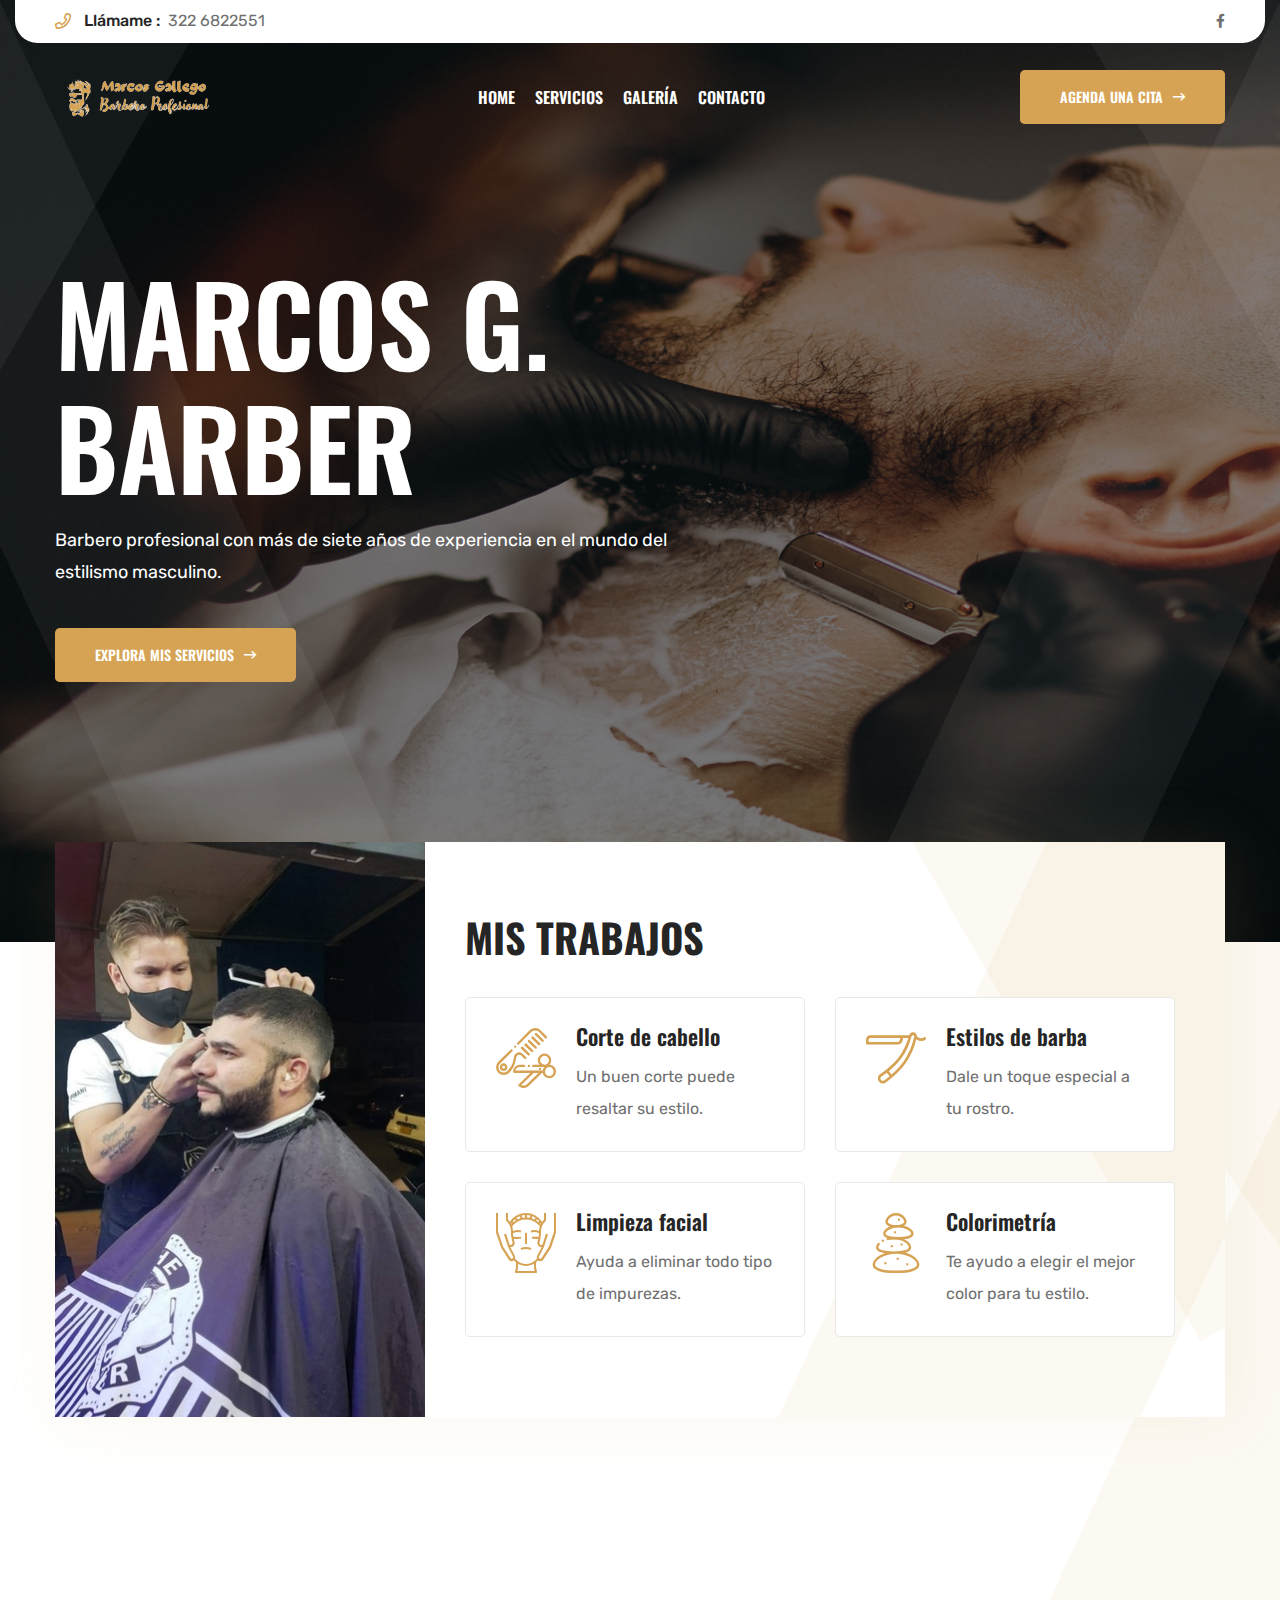
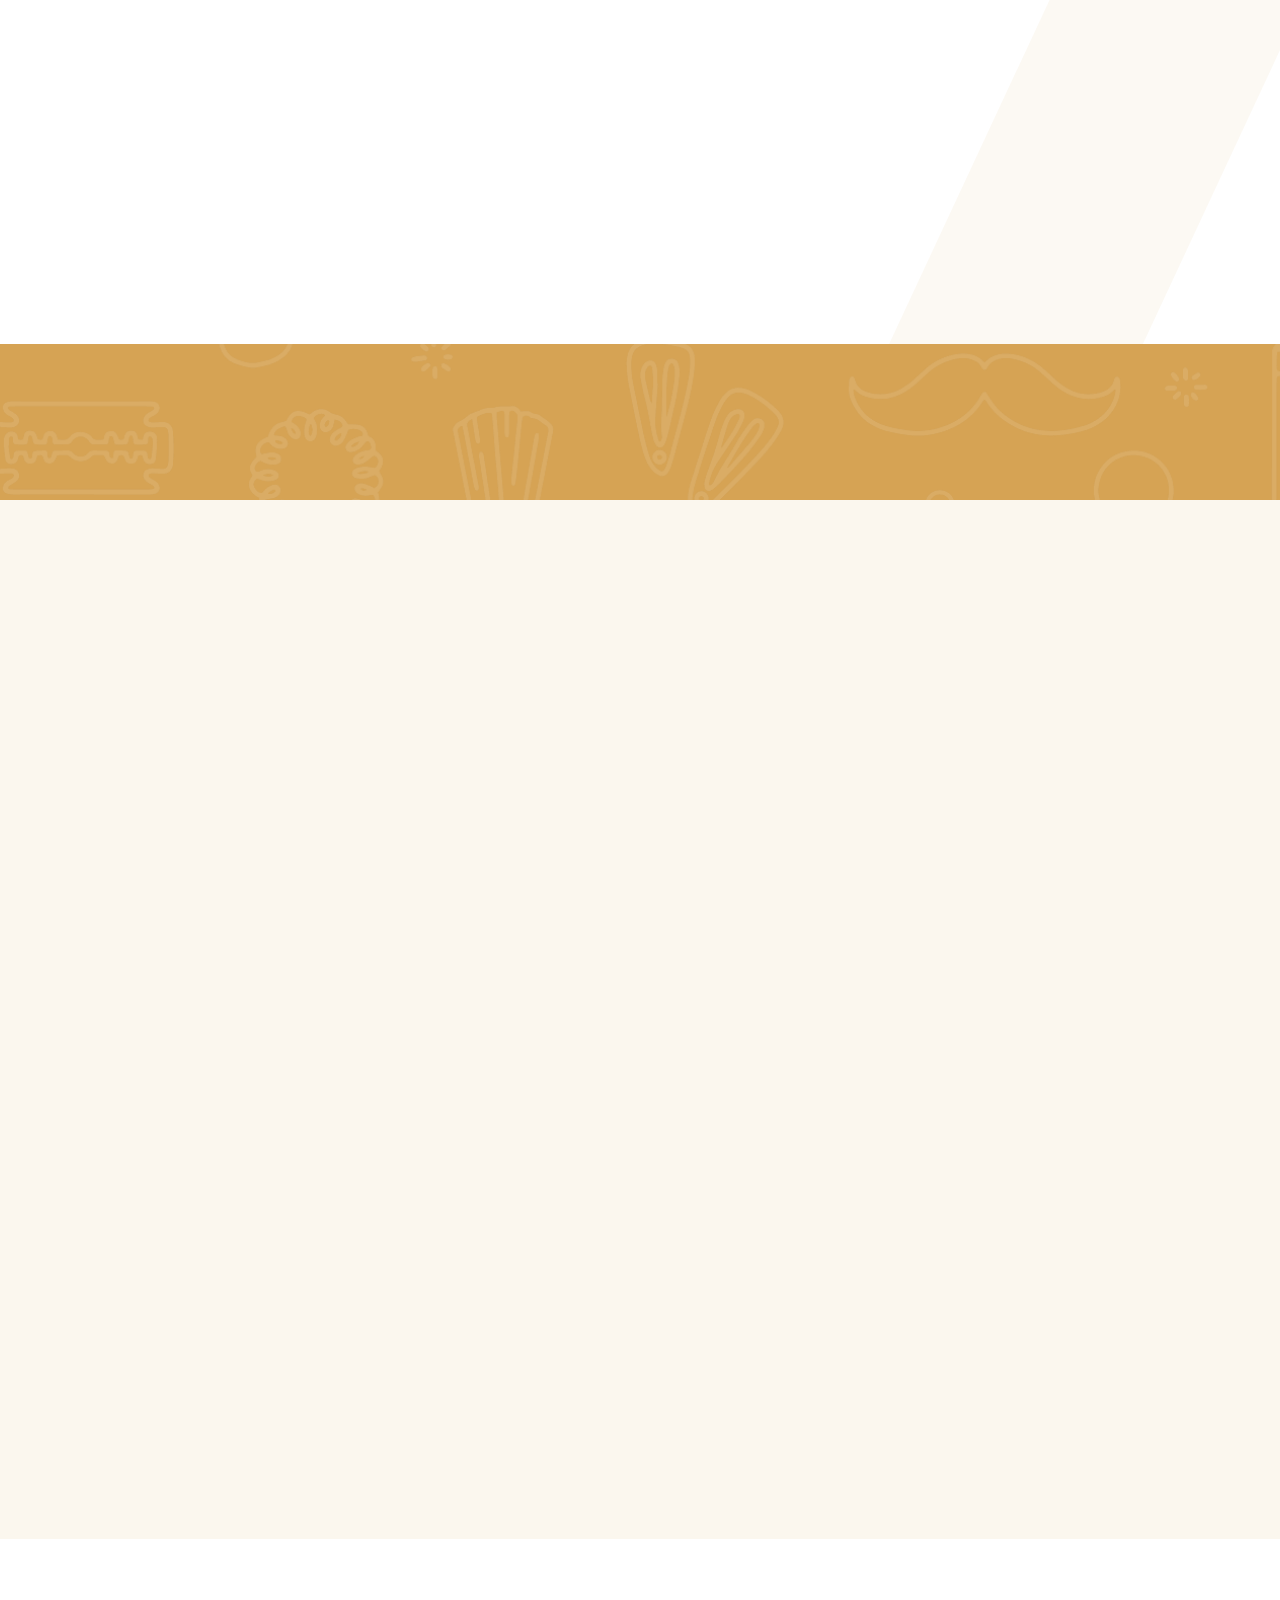
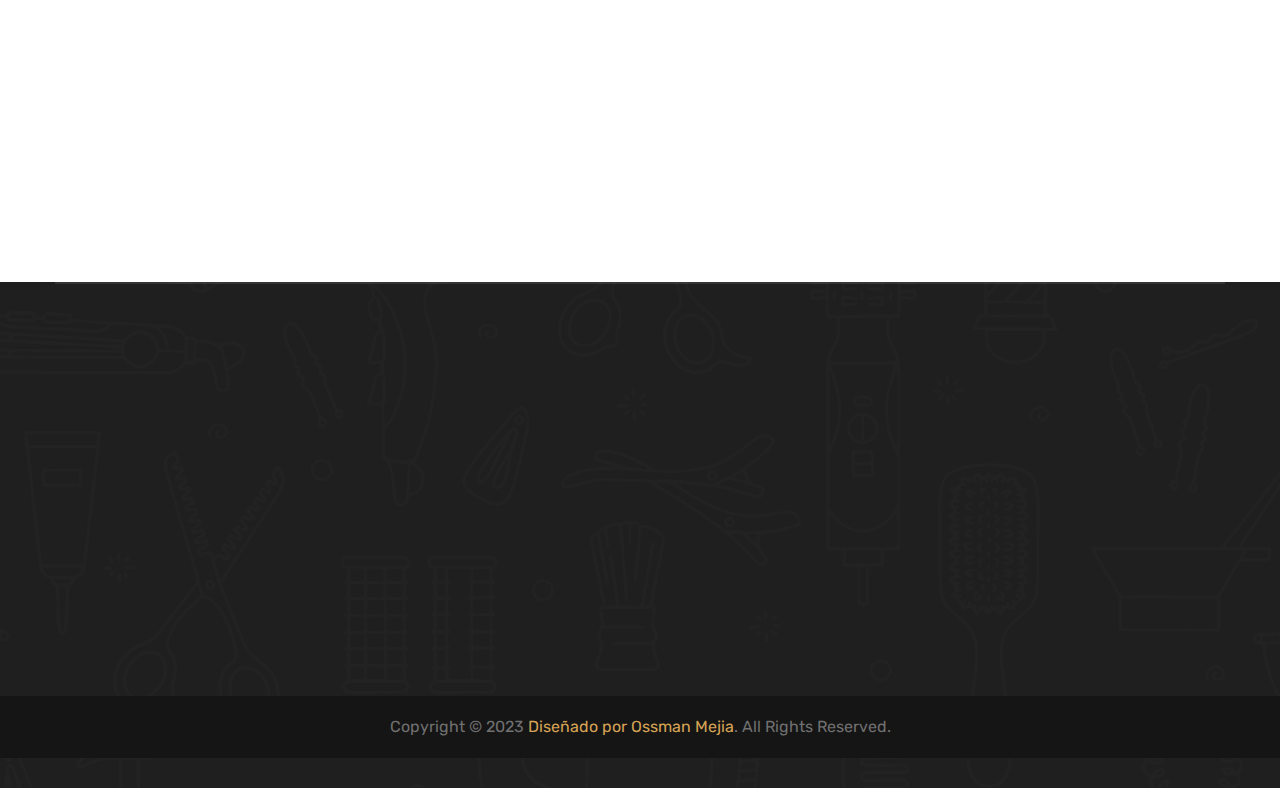
==== index.html @ 740ed4ad "first commit" ====
<!DOCTYPE html>
<html lang="es">
<head>
    <!-- Required meta tags -->
    <meta charset="utf-8" />
    <meta name="description" content="" />
    <meta http-equiv="X-UA-Compatible" content="IE=edge">
    <meta name="viewport" content="width=device-width, initial-scale=1, shrink-to-fit=no">

    <!-- Title -->
    <title>Marcos Barber || Home</title>
    <!-- Favicon Icon -->
    <link rel="shortcut icon" href="assets/images/favicon.png" type="image/x-icon">
    <!-- Google Fonts -->
    <link href="https://fonts.googleapis.com/css2?family=Oswald:wght@400;500;600;700&family=Rubik:wght@400;500&display=swap" rel="stylesheet">
    
    <!-- Flaticon -->
    <link rel="stylesheet" href="assets/css/flaticon.min.css">
    <!-- Font Awesome -->
    <link rel="stylesheet" href="assets/css/fontawesome-5.14.0.min.css">
    <!-- Bootstrap -->
    <link rel="stylesheet" href="assets/css/bootstrap-4.5.3.min.css">
    <!-- Magnific Popup -->
    <link rel="stylesheet" href="assets/css/magnific-popup.min.css">
    <!-- Nice Select -->
    <link rel="stylesheet" href="assets/css/nice-select.min.css">
    <!-- Animate -->
    <link rel="stylesheet" href="assets/css/animate.min.css">
    <!-- Slick -->
    <link rel="stylesheet" href="assets/css/slick.min.css">
    <!-- Main Style -->
    <link rel="stylesheet" href="assets/css/style.css">
    
</head>
<body>
    <div class="page-wrapper">

        <!-- Preloader -->
        <div class="preloader"></div>

        <!-- main header -->
        <header class="main-header header-one menu-absolute" id="anclahome">
           <div class="container">
               <div class="header-top py-5">
                   <div class="row">
                       <div class="col-sm-8">
                           <div class="top-left">
                               <ul>
                                   <li><i class="far fa-phone"></i> <b>Llámame : </b> <a href="tel:+57 322 6822551">322 6822551</a></li>
                                    <li><i class="far fa-clock"></i> <b>Horario: </b> Lun - Vie, 12 m - 09 pm || Sáb, Dom y Fes 10 am - 10 pm</li>
                                </ul>
                           </div>
                       </div>
                       <div class="col-sm-4">
                           <div class="top-right text-center text-sm-right">
                                <div class="social-style-one">
                                    <a href="https://www.facebook.com/marcos.gallegovargas" target="_blank"><i class="fab fa-facebook-f"></i></a>
                                  <!--   <a href="#"><i class="fab fa-twitter"></i></a>
                                    <a href="#"><i class="fab fa-youtube"></i></a>
                                    <a href="#"><i class="fab fa-rocketchat"></i></a> -->
                                </div>
                           </div>
                       </div>
                   </div>
               </div>
           </div>
           
            <!--Header-Upper-->
            <div class="header-upper">
                <div class="container clearfix">

                    <div class="header-inner py-10 rpy-0 d-lg-flex align-items-center">
                        <div class="logo-outer">
                            <div class="logo"><a href="index.html"><img src="assets/images/logos/logo.png" alt="Logo" title="Logo"></a></div>
                        </div>

                        <div class="nav-outer clearfix mx-lg-auto">
                            <!-- Main Menu -->
                            <nav class="main-menu navbar-expand-lg">
                                <div class="navbar-header">
                                   <div class="mobile-logo my-15">
                                       <a href="index.html">
                                            <img src="assets/images/logos/logo.png" alt="Logo" title="Logo">
                                       </a>
                                   </div>
                                   
                                    <!-- Toggle Button -->
                                    <button type="button" class="navbar-toggle" data-toggle="collapse" data-target=".navbar-collapse">
                                        <span class="icon-bar"></span>
                                        <span class="icon-bar"></span>
                                        <span class="icon-bar"></span>
                                    </button>
                                </div>

                                <div class="navbar-collapse collapse clearfix">
                                    <ul class="navigation clearfix">
                                        <li><a href="#anclahome">Home</a></li>
                                        <li><a href="#servicioshome">Servicios</a></li>
                                        <li><a href="#galeriahome">Galería</a></li>
                                        <li><a href="#anclacontacto">Contacto</a></li>
                                    </ul>
                                </div>
                            </nav>
                            <!-- Main Menu End-->
                        </div>
                        <!-- Menu Button -->
                        <div class="menu-button d-none d-lg-block">
                           <a href="https:/wa.me/+573226822551" class="theme-btn" target="_blank">Agenda una cita <i class="far fa-long-arrow-right"></i></a>
                        </div>
                    </div>
                </div>
            </div>
            <!--End Header Upper-->
        </header>

       
        <!-- Hero Section Start -->
        <section class="hero-section py-250" style="background-image: url(assets/images/hero/hero-bg.jpg);">
            <div class="container">
                <div class="row align-items-center justify-content-between">
                    <div class="col-xl-7 col-lg-8">
                        <div class="hero-content py-10 rpt-0 text-white rmb-70">
                            <h1 class="wow fadeInUp delay-0-2s">Marcos G. Barber</h1>
                            <p class="wow fadeInUp delay-0-4s">Barbero profesional con más de siete años de experiencia en el mundo del estilismo masculino.</p>
                            <a href="#servicioshome" class="theme-btn wow fadeInUp delay-0-6s">Explora mis servicios<i class="far fa-long-arrow-right"></i></a>
                        </div>
                    </div>
                    <div class="col-lg-4">
                        <!-- <div class="hero-video text-lg-right wow zoomIn delay-0-6s">
                            <a href="https://www.youtube.com/watch?v=9Y7ma241N8k" class="mfp-iframe video-play"><i class="fas fa-play"></i></a>
                        </div> -->
                    </div>
                </div>
            </div>
            <div class="hero-bg-shapes"></div>
        </section>
        <!-- Hero Section End -->
        
        
        <!-- What We Do Area Start -->
        <section class="what-we-do-area pb-130 rpb-100" id="servicioshome">
            <div class="container">
                <div class="what-we-do-inner">
                    <div class="row">
                        <div class="col-xl-4">
                            <div class="feature-image wow fadeInLeft delay-0-2s" style="background-image: url(assets/images/about/what-we-do.jpg);"></div>
                        </div>
                        <div class="col-xl-8 align-self-center">
                            <div class="what-we-do-content wow fadeInRight delay-0-2s">
                                <div class="row">
                                    <div class="col-lg-8">
                                        <div class="section-title mb-35">
                                            <h2 class="title">Mis trabajos</h2>
                                        </div>
                                    </div>
                                </div>
                                <div class="row">
                                    <div class="col-md-6">
                                        <div class="feature-item">
                                            <div class="icon">
                                                <i class="flaticon-scissors"></i>
                                            </div>
                                            <div class="content">
                                                <h4><a href="#servicioshome">Corte de cabello</a></h4>
                                                <p> Un buen corte puede resaltar su estilo.</p>
                                            </div>
                                        </div>
                                    </div>
                                    <div class="col-md-6">
                                        <div class="feature-item">
                                            <div class="icon">
                                                <i class="flaticon-straight-razor"></i>
                                            </div>
                                            <div class="content">
                                                <h4><a href="#servicioshome">Estilos de barba</a></h4>
                                                <p>Dale un toque especial a tu rostro.</p>
                                            </div>
                                        </div>
                                    </div>
                                    <div class="col-md-6">
                                        <div class="feature-item">
                                            <div class="icon">
                                                <i class="flaticon-beauty-treatment"></i>
                                            </div>
                                            <div class="content">
                                                <h4><a href="#servicioshome">Limpieza facial</a></h4>
                                                <p>Ayuda a eliminar todo tipo de impurezas.</p>
                                            </div>
                                        </div>
                                    </div>
                                    <div class="col-md-6">
                                        <div class="feature-item">
                                            <div class="icon">
                                                <i class="flaticon-hot-stones"></i>
                                            </div>
                                            <div class="content">
                                                <h4><a href="#servicioshome">Colorimetría</a></h4>
                                                <p>Te ayudo a elegir el mejor color para tu estilo.</p>
                                            </div>
                                        </div>
                                    </div>
                                </div>
                            </div>
                        </div>
                    </div>
                </div>
            </div>
        </section>
        <!-- What We Do Area End -->
        
        
        <!-- About Us Area Start -->
        <section class="about-us-area">
            <div class="row">
                <div class="col-xl-3 col-sm-6">
                    <div class="about-left-image wow fadeInUp delay-0-2s">
                        <img src="assets/images/about/about-left.jpg" alt="About Left">
                    </div>
                </div>
                <div class="col-xl-3 col-sm-6 order-xl-2">
                    <div class="about-right-image wow fadeInUp delay-0-6s">
                        <img src="assets/images/about/about-right.jpg" alt="About Right">
                    </div>
                </div>
                <div class="col-xl-6 align-self-center">
                    <div class="about-content rp-15 rpb-90 text-center wow fadeInUp delay-0-4s">
                        <div class="row justify-content-center">
                            <div class="col-lg-8">
                                <div class="section-title mb-35">
                                    <h2 class="title">Calidad y servicio garantizado</h2>
                                </div>
                            </div>
                        </div>
                        <p>Porque una hojilla y una máquina de afeitar se convierten en un instrumento de arte de la mano de un profesional.
                        </p>
                    </div>
                </div>
            </div>
        </section>
        <!-- About Us Area End -->
        
        
        <!-- Call To Action Start -->
        <section class="cta-area bgs-cover bg-yellow text-white py-40" style="background-image: url(assets/images/background/cta-bg.png);">
            <div class="container">
                <div class="row justify-content-center text-center align-items-center">
                    <div class="col-xl-6 col-lg-7">
                        <div class="section-title mt-5 wow fadeInLeft delay-0-2s">
                            <h2>¿Listo para cambiar de look?</h2>
                        </div>
                    </div>
                    <div class="col-xl-3 col-lg-4">
                        <a href="https://wa.me/+573226822551" class="theme-btn btn-border my-10 wow fadeInRight delay-0-2s">Agenda una cita <i class="far fa-long-arrow-right"></i></a>
                    </div>
                </div>
            </div>
        </section>
        <!-- Call To Action End -->
        
            
        <!-- Gallery Area Start -->
        <section class="gallery-area rel z-1 pt-120 rpt-90 pb-100 rpb-70" id="galeriahome">
            <div class="container">
               <div class="row justify-content-between align-items-end mb-40">
                    <div class="col-xl-5 col-lg-6">
                        <div class="section-title mb-15 wow fadeInLeft delay-0-2s">
                            <h2 class="title">Galería de fotos</h2>
                        </div>
                    </div>
                    <div class="col-lg-4">
                        <div class="section-header-btn text-lg-right mb-20 wow fadeInRight delay-0-2s">
                            <a href="#" class="theme-btn">Explora más fotos <i class="far fa-long-arrow-right"></i></a>
                        </div>
                    </div>
                </div>
            </div>
            <div class="container-fluid">
                <div class="row">
                    <div class="col-xl-3 col-sm-6">
                        <div class="gallery-item wow fadeInUp delay-0-2s">
                            <img src="assets/images/gellary/gallery1.jpg" alt="Gallery">
                            <div class="gallery-content">
                                <h3>Hair Cutting</h3>
                                <p>Barbers & Salon Services</p>
                          
                            </div>
                        </div>
                    </div>
                    <div class="col-xl-3 col-sm-6">
                        <div class="gallery-item wow fadeInUp delay-0-4s">
                            <img src="assets/images/gellary/gallery2.jpg" alt="Gallery">
                            <div class="gallery-content">
                                <h3>Hair Cutting</h3>
                                <p>Barbers & Salon Services</p>
                                
                            </div>
                        </div>
                    </div>
                    <div class="col-xl-3 col-sm-6">
                        <div class="gallery-item wow fadeInUp delay-0-6s">
                            <img src="assets/images/gellary/gallery3.jpg" alt="Gallery">
                            <div class="gallery-content">
                                <h3>Hair Cutting</h3>
                                <p>Barbers & Salon Services</p>
                               
                            </div>
                        </div>
                    </div>
                    <div class="col-xl-3 col-sm-6">
                        <div class="gallery-item wow fadeInUp delay-0-8s">
                            <img src="assets/images/gellary/gallery4.jpg" alt="Gallery">
                            <div class="gallery-content">
                                <h3>Hair Cutting</h3>
                                <p>Barbers & Salon Services</p>
                               
                            </div>
                        </div>
                    </div>
                </div>
            </div>
        </section>
        <!-- Gallery Area End -->     
        
        <!-- CTA Video Start -->
        <section class="cta-video-area rel z-2">
            <div class="container">
                <div class="row">
                    <div class="col-lg-4">
                        <div class="cta-part bg-yellow text-center text-white p-40 rpy-55 wow fadeInLeft delay-0-2s" style="background-image: url(assets/images/background/video-cta-bg.png);">
                            <div class="section-title mb-15">
                                <h2>Majestic<br>Barber Shop</h2>
                                <p>Ubicados en el barrio Aranjuez de Medellín, ven y conoce nuestro trabajo.</p>
                            </div>
                            <a href="https://www.waze.com/es/live-map/directions/co/antioquia/medellin/the-majestic-barber-shop?to=place.ChIJyZ47M8woRI4RdwS8R-MjXWc" class="theme-btn btn-border" target="_blank">¿Cómo llegar? <i class="far fa-long-arrow-right"></i></a>
                        </div>
                    </div>
                    <div class="col-lg-8">
                        <div class="video-part rmt-30 wow fadeInRight delay-0-2s">
                            <img src="assets/images/background/video-bg.jpg">
                            <!-- <a href="https://www.youtube.com/watch?v=9Y7ma241N8k" class="mfp-iframe video-play"><i class="fas fa-play"></i></a> -->
                        </div>
                    </div>
                </div>
            </div>
        </section>
        <!-- CTA Video End -->
        
        <section class="testimonial-area rel z-1 pt-10 rpt-90 pb-80 rpb-95">
           
        </section>
       
        <!-- Footer Area Start -->
        <footer class="main-footer bg-black bgs-cover text-white pb-30" style="background-image: url(assets/images/background/footer.png);" id="anclacontacto">
            <div class="container">
                <div class="footer-logo-newsletter mb-70">
                    
                </div>
            
                    <div class="col-xl-3 col-md-6">
                        <div class="footer-widget contact-widget wow fadeInUp delay-0-8s">
                            <h5 class="footer-title">Contacto</h5>
                            <ul>
                                <li>
                                    <i class="far fa-map-marker-alt"></i>
                                    <span>Carrera 50C #93-48, Aranjuez, Medellín, Colombia</span>
                                </li>
                                <li>
                                    <i class="far fa-phone"></i>
                                    <a href="https://wa.me/+573226822551">+57 322 6822551</a>
                                </li>
                                <li>
                                    <i class="far fa-clock"></i>
                                    <span>Lun - Vie, 12 m - 09 pm || Sáb, Dom y Fes 10 am - 10 pm</span>
                                </li>
                                <li>
                                    <i class="far fa-envelope"></i>
                                    <a href="mailto:marcos.1066@hotmail.com">Marcos.1066@hotmail.com</a>
                                </li>
                            </ul>
                        </div>
                    </div>
                </div>
                <div class="copyright-area bg-black-two border-0 text-center p-15 mt-15">
                    <p>Copyright © 2023 <a href="index.html">Diseñado por Ossman Mejia</a>. All Rights Reserved.</p>
                </div>
            </div>
        </footer>
        <!-- Footer Area End -->

    </div>
    <!--End pagewrapper-->
    
    <!-- Scroll Top Button -->
    <button class="scroll-top scroll-to-target" data-target="html"><span class="fas fa-angle-double-up"></span></button>
    
    <!-- Jquery -->
    <script src="assets/js/jquery-3.6.0.min.js"></script>
    <!-- Bootstrap -->
    <script src="assets/js/bootstrap.min.js"></script>
    <!-- Appear Js -->
    <script src="assets/js/appear.min.js"></script>
    <!-- Slick -->
    <script src="assets/js/slick.min.js"></script>
    <!-- Magnific Popup -->
    <script src="assets/js/jquery.magnific-popup.min.js"></script>
    <!-- Nice Select -->
    <script src="assets/js/jquery.nice-select.min.js"></script>
    <!-- jQuery UI -->
    <script src="assets/js/jquery-ui.min.js"></script>
    <!--  WOW Animation -->
    <script src="assets/js/wow.min.js"></script>
    <!-- Custom script -->
    <script src="assets/js/script.js"></script>

</body>
</html>
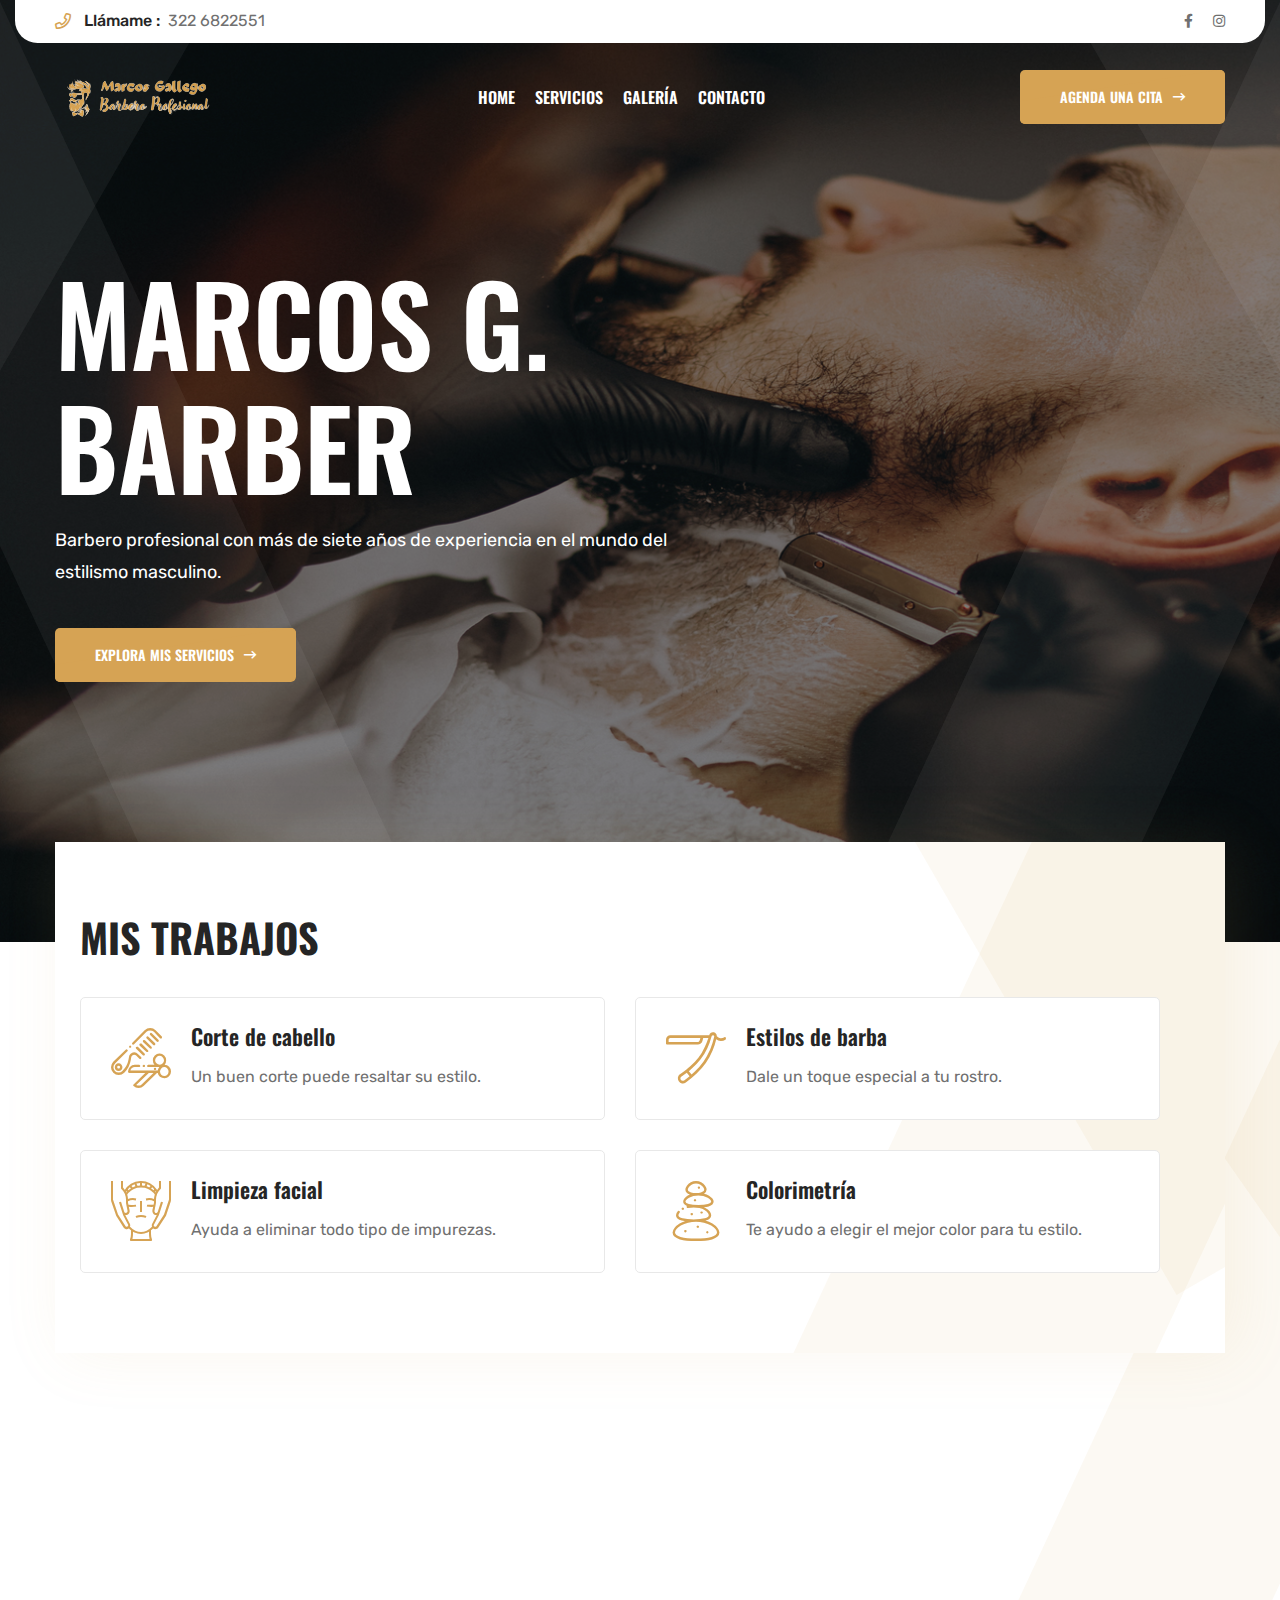
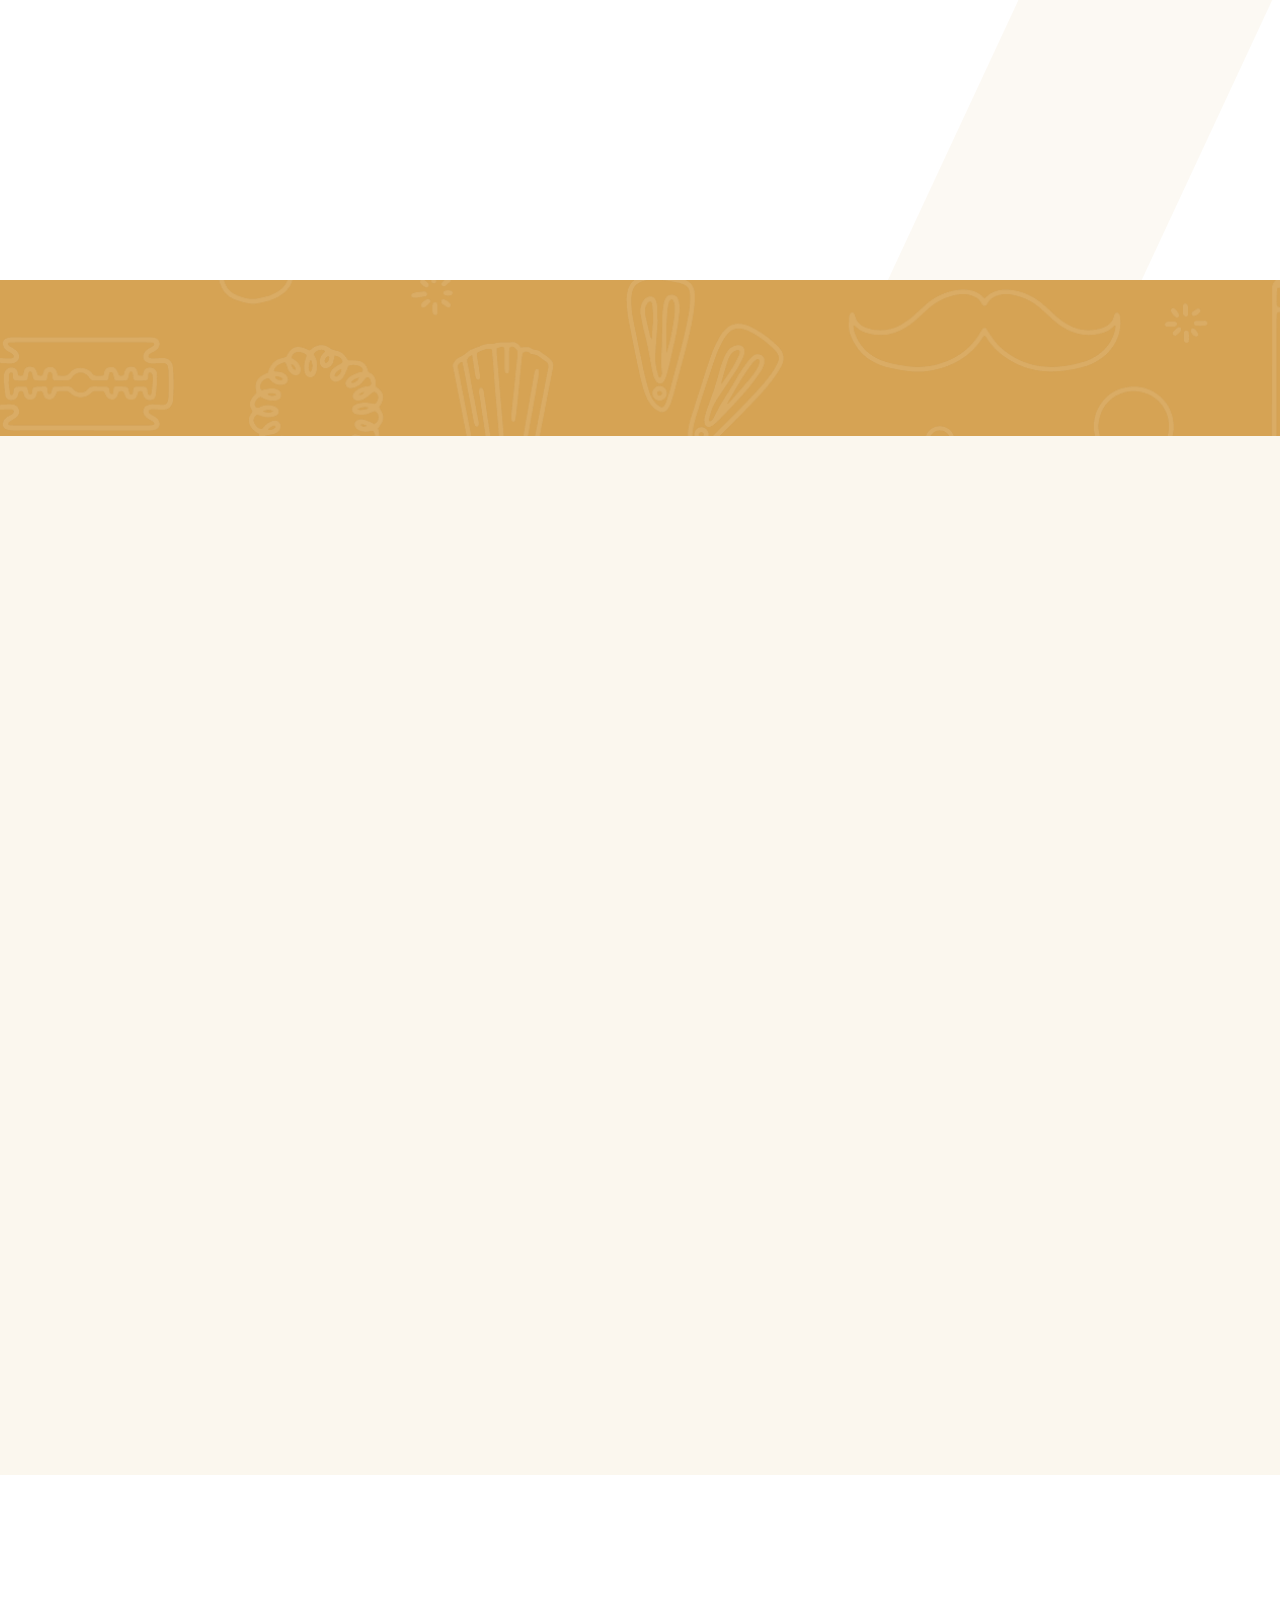
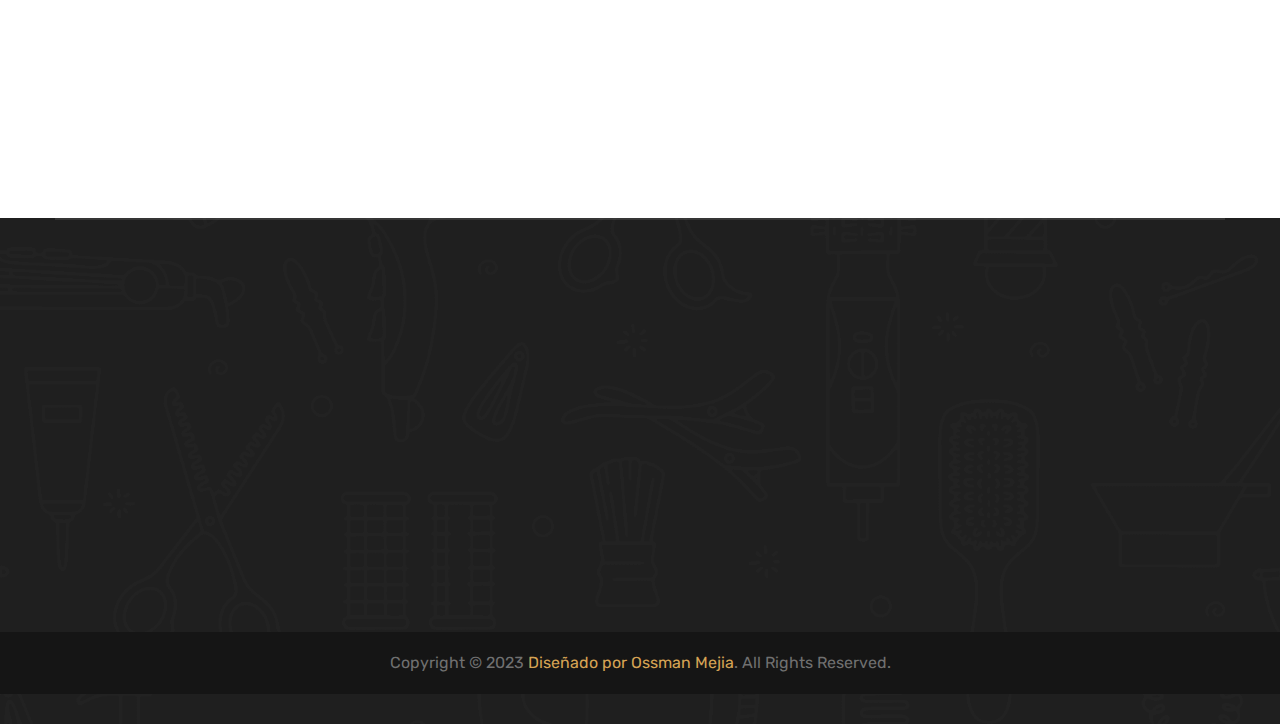
==== commit 40425a04: "Update" ====
--- a/index.html
+++ b/index.html
@@ -55,6 +55,7 @@
                            <div class="top-right text-center text-sm-right">
                                 <div class="social-style-one">
                                     <a href="https://www.facebook.com/marcos.gallegovargas" target="_blank"><i class="fab fa-facebook-f"></i></a>
+                                    <a href="https://www.instagram.com/barber_gallego/" target="_blank"><i class="fab fa-instagram"></i></a>
                                   <!--   <a href="#"><i class="fab fa-twitter"></i></a>
                                     <a href="#"><i class="fab fa-youtube"></i></a>
                                     <a href="#"><i class="fab fa-rocketchat"></i></a> -->
@@ -141,11 +142,11 @@
         <section class="what-we-do-area pb-130 rpb-100" id="servicioshome">
             <div class="container">
                 <div class="what-we-do-inner">
-                    <div class="row">
-                        <div class="col-xl-4">
+                    
+                        <!-- <div class="col-xl-4">
                             <div class="feature-image wow fadeInLeft delay-0-2s" style="background-image: url(assets/images/about/what-we-do.jpg);"></div>
-                        </div>
-                        <div class="col-xl-8 align-self-center">
+                        </div> -->
+                        <div class="col-xl-12 align-self-center">
                             <div class="what-we-do-content wow fadeInRight delay-0-2s">
                                 <div class="row">
                                     <div class="col-lg-8">
@@ -202,7 +203,7 @@
                                 </div>
                             </div>
                         </div>
-                    </div>
+                    
                 </div>
             </div>
         </section>
@@ -269,7 +270,7 @@
                     </div>
                     <div class="col-lg-4">
                         <div class="section-header-btn text-lg-right mb-20 wow fadeInRight delay-0-2s">
-                            <a href="#" class="theme-btn">Explora más fotos <i class="far fa-long-arrow-right"></i></a>
+                            <a href="https://www.instagram.com/barber_gallego/" class="theme-btn">Explora más fotos <i class="far fa-long-arrow-right"></i></a>
                         </div>
                     </div>
                 </div>
@@ -280,8 +281,8 @@
                         <div class="gallery-item wow fadeInUp delay-0-2s">
                             <img src="assets/images/gellary/gallery1.jpg" alt="Gallery">
                             <div class="gallery-content">
-                                <h3>Hair Cutting</h3>
-                                <p>Barbers & Salon Services</p>
+                                <h3>Mullet</h3>
+                                <p></p>
                           
                             </div>
                         </div>
@@ -290,8 +291,8 @@
                         <div class="gallery-item wow fadeInUp delay-0-4s">
                             <img src="assets/images/gellary/gallery2.jpg" alt="Gallery">
                             <div class="gallery-content">
-                                <h3>Hair Cutting</h3>
-                                <p>Barbers & Salon Services</p>
+                                <h3>Flat Top</h3>
+                                <p></p>
                                 
                             </div>
                         </div>
@@ -300,8 +301,8 @@
                         <div class="gallery-item wow fadeInUp delay-0-6s">
                             <img src="assets/images/gellary/gallery3.jpg" alt="Gallery">
                             <div class="gallery-content">
-                                <h3>Hair Cutting</h3>
-                                <p>Barbers & Salon Services</p>
+                                <h3>Free Style</h3>
+                                <p></p>
                                
                             </div>
                         </div>
@@ -310,8 +311,8 @@
                         <div class="gallery-item wow fadeInUp delay-0-8s">
                             <img src="assets/images/gellary/gallery4.jpg" alt="Gallery">
                             <div class="gallery-content">
-                                <h3>Hair Cutting</h3>
-                                <p>Barbers & Salon Services</p>
+                                <h3>Limpieza Facial</h3>
+                                <p></p>
                                
                             </div>
                         </div>
--- a/assets/css/style.css
+++ b/assets/css/style.css
@@ -1,10 +1,5 @@
 @charset "UTF-8";
 /*----------------------------------------------------------------------
-    Template Name: Qutter - Barber & Hair Salon HTML Template
-    Template URI: https://webtend.net/demo/html/qutter/
-    Author: WebTend
-    Author URI:  https://webtend.net/
-    Version: 1.0
 
     Note: This is Main Style CSS File. */
 /*----------------------------------------------------------------------
